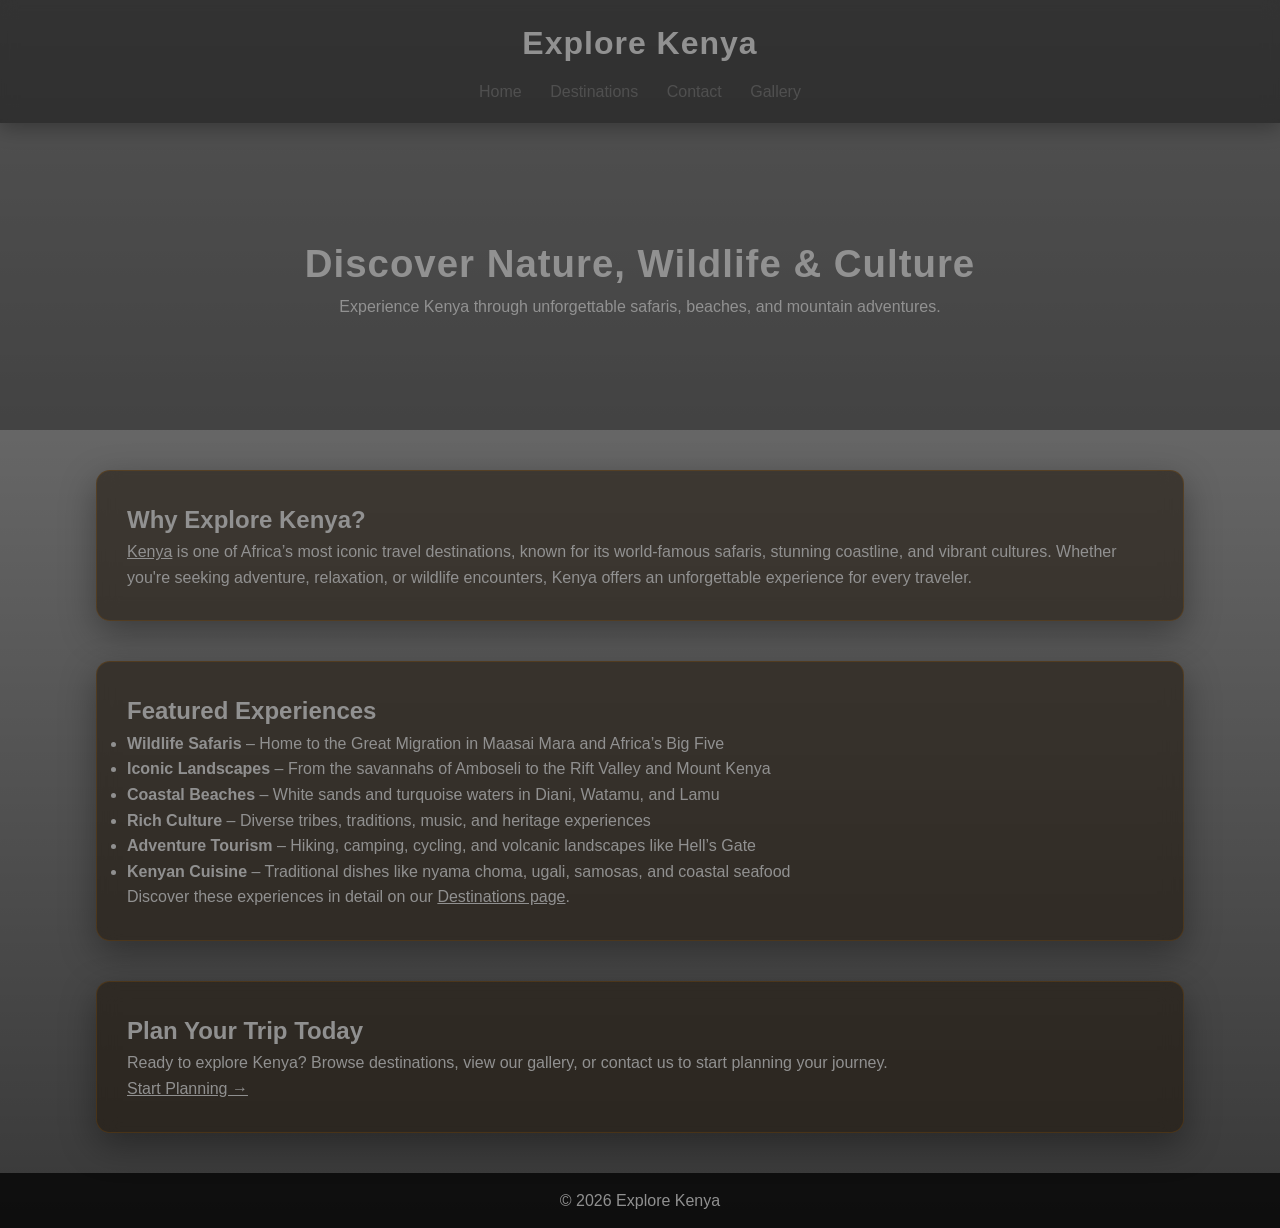
==== index.html @ 2d4a2af2 "initial commit" ====
<!DOCTYPE html>
<html>
<head>
    <title>Explore Kenya</title>
    <meta name="viewport" content="width=device-width, initial-scale=1.0">
    <link rel="stylesheet" href="travel_style.css">
</head>
<body>
<header>
    <h1>Explore Kenya</h1>
    <nav>
        <a href="index.html">Home</a>
        <a href="destinations.html">Destinations</a>
        <a href="contact.html">Contact</a>
        <a href="gallery.html">Gallery</a>
    </nav>
</header>

<section class="hero">
    <h2>Discover Nature, Wildlife & Culture</h2>
    <p>Experience Kenya through unforgettable safaris, beaches, and mountain adventures.</p>

</section>
<div class="container">
    <h2>Why Explore Kenya?</h2>
    <p>
        <a href="gallery.html">Kenya</a> is one of Africa’s most iconic travel destinations, known for its world-famous safaris,
        stunning coastline, and vibrant cultures. Whether you're seeking adventure, relaxation, or wildlife
        encounters, Kenya offers an unforgettable experience for every traveler.
    </p>
</div>

<div class="container">
    <h2>Featured Experiences</h2>

    <ul>
        <li><strong>Wildlife Safaris</strong> – Home to the Great Migration in Maasai Mara and Africa’s Big Five</li>
        <li><strong>Iconic Landscapes</strong> – From the savannahs of Amboseli to the Rift Valley and Mount Kenya</li>
        <li><strong>Coastal Beaches</strong> – White sands and turquoise waters in Diani, Watamu, and Lamu</li>
        <li><strong>Rich Culture</strong> – Diverse tribes, traditions, music, and heritage experiences</li>
        <li><strong>Adventure Tourism</strong> – Hiking, camping, cycling, and volcanic landscapes like Hell’s Gate</li>
        <li><strong>Kenyan Cuisine</strong> – Traditional dishes like nyama choma, ugali, samosas, and coastal seafood</li>
    </ul>

    <p>
        Discover these experiences in detail on our 
        <a href="destinations.html">Destinations page</a>.
    </p>
</div>

<div class="container">
    <h2>Plan Your Trip Today</h2>
    <p>
        Ready to explore Kenya? Browse destinations, view our gallery, or contact us to start planning your journey.
    </p>

    <p>
        <a href="contact.html">Start Planning →</a>
    </p>
</div>

<footer>
    <p>&copy; 2026 Explore Kenya</p>
</footer>

</body>
</html>
---- travel_style.css ----
* {
    margin: 0;
    padding: 0;
    box-sizing: border-box;
}

/* Responsive Design for Mobile Devices */
@media (max-width: 768px) {

    header {
        padding: 15px;
    }

    nav a {
        display: inline-block;
        margin: 6px;
        font-size: 14px;
    }

    .hero {
        padding: 70px 15px;
    }

    .container {
        width: 92%;
        padding: 20px;
    }

    table {
        font-size: 12px;
    }
}

/* =========================
   BODY / BACKGROUND
========================= */
body {
    font-family: 'Segoe UI', Arial, sans-serif;
    color: #939393fa;
    background:
        linear-gradient(rgba(0,0,0,0.5), rgba(0,0,0,0.78)),
        url('gallery/kenya_background.jpg') no-repeat center center fixed;
    background-size: cover;
    line-height: 1.6;
}

/* =========================
   HEADER (modern sticky glass feel)
========================= */
header {
    background: rgba(0, 0, 0, 0.6);
    padding: 18px;
    text-align: center;
    position: sticky;
    top: 0;
    z-index: 100;
    backdrop-filter: blur(8px);
    box-shadow: 0 4px 20px rgba(0,0,0,0.3);
}

header h1 {
    letter-spacing: 1px;
    font-weight: 600;
}

/* =========================
   NAVIGATION (clean + animated)
========================= */
nav {
    margin-top: 10px;
}

nav a {
    color: #FFFFFF26;
    margin: 0 12px;
    text-decoration: none;
    font-weight: 500;
    position: relative;
    transition: color 0.25s ease;
}

/* underline animation */
nav a::after {
    content: "";
    position: absolute;
    left: 0;
    bottom: -5px;
    width: 0%;
    height: 2px;
    background: #9f5e03;
    transition: width 0.3s ease;
}

nav a:hover {
    color: #9f5e03;
}

nav a:hover::after {
    width: 100%;
}
a{
    color: #939393fa;
}
a:hover {
    color: #9f5e03;
}

/* =========================
   HERO (slightly refined)
========================= */
.hero {
    text-align: center;
    padding: 110px 20px;
    background: rgba(0, 0, 0, 0.35);
}

.hero h2 {
    font-size: 2.4rem;
    letter-spacing: 1px;
}

/* =========================
   CONTAINER (modern card style)
========================= */
.container {
    background: rgba(30, 20, 10, 0.55); 
    color: #939393fa;
    padding: 30px;
    margin: 40px auto;
    width: 85%;
    border-radius: 14px;
    box-shadow: 0 12px 35px rgba(0,0,0,0.35);
    backdrop-filter: blur(10px);
    border: 1px solid rgba(159, 94, 3, 0.25);
    transition: transform 0.3s ease, box-shadow 0.3s ease;
}

.container:hover {
    transform: translateY(-3px);
    box-shadow: 0 16px 40px rgba(0,0,0,0.35);
}

/* =========================
   TABLE (clean booking style)
========================= */
table {
    width: 100%;
    border-collapse: collapse;
    border-radius: 10px;
    overflow: hidden;
}

th {
    background: #9f5e03;
    color: #939393fa;
    padding: 12px;
    font-weight: 600;
}

td {
    padding: 12px;
    border-bottom: 1px solid #939393fa;
    text-align: center;
    font-size: 14px;
}

/* row interaction */
table tr {
    transition: transform 0.2s ease, background 0.25s ease;
}

table tr:hover {
    background: rgba(159, 94, 3, 0.12);
    transform: scale(1.01);
}

/* =========================
   FORM (modern booking style)
========================= */
form {
    display: flex;
    flex-direction: column;
}

/* labels feel like real UI */
form label {
    margin-top: 12px;
    font-weight: 500;
    color: #333;
}

/* inputs unified (IMPORTANT FIX: remove duplicate rules) */
input, textarea, select {
    font-family: 'Segoe UI', Arial, sans-serif;
    margin: 8px 0 15px;
    padding: 14px;
    border-radius: 10px;
    background-color: rgba(255, 255, 255, 0.15);
    color: #939393fa;
    border: 1px solid #9f5e03;
    font-size: 14px;
    transition: all 0.25s ease;
    box-shadow: 0 2px 6px rgba(0,0,0,0.05);
}

/* focus = modern ring system (booking sites style) */
input:focus, textarea:focus, select:focus {
    outline: none;
    border-color: #9f5e03;
    box-shadow: 0 0 0 4px rgba(159, 94, 3, 0.18);
    transform: scale(1.01);
}

/* validation (soft, not aggressive) */
input:valid, textarea:valid, select:valid {
    color: #939393fa;
    border-color: #9f5e03;
}

input:invalid, textarea:invalid, select:invalid {
    border-color: #c9a27a;
}
input::placeholder,
textarea::placeholder {
    color: #939393fa;
}


/* =========================
   BUTTON (booking CTA style)
========================= */
button {
    padding: 14px;
    background: linear-gradient(45deg, #9f5e03, #6b3d02);
    color: #FFFFFF26;
    border: none;
    border-radius: 10px;
    cursor: pointer;
    font-size: 15px;
    transition: all 0.25s ease;
}

button:hover {
    transform: translateY(-2px);
    box-shadow: 0 10px 22px rgba(0,0,0,0.3);
}

button:active {
    transform: scale(0.98);
}

/* =========================
   GALLERY (slightly more modern feel)
========================= */
.gallery {
    display: grid;
    grid-template-columns: repeat(auto-fit, minmax(240px, 1fr));
    gap: 15px;
}

.gallery img {
    width: 100%;
    height: 200px;
    object-fit: cover;
    border-radius: 10px;
    transition: all 0.3s ease;
}

.gallery img:hover {
    transform: scale(1.04);
    filter: brightness(1.1);
}

/* =========================
   FOOTER
========================= */
footer {
    text-align: center;
    padding: 15px;
    background: rgba(0, 0, 0, 0.75);
    color: #939393fa;
    margin-top: 30px;
}

/* container */
.search-dropdown {
    position: relative;
    width: 100%;
    margin: 15px 0;
}

/* hidden toggle */
.toggle {
    display: none;
}

/* search box (Airbnb style input) */
.search-box {
    display: block;
    padding: 14px;
    background: rgba(30, 20, 10, 0.6);
    border: 1px solid #9f5e03;
    border-radius: 12px;
    color: #f5f5f5;
    cursor: pointer;
    transition: 0.3s ease;
}

.search-box:hover {
    background: rgba(159, 94, 3, 0.25);
}

/* dropdown panel */
.results {
    position: absolute;
    width: 100%;
    margin-top: 10px;
    background: rgba(30, 20, 10, 0.95);
    border: 1px solid #9f5e03;
    border-radius: 12px;
    display: none;
    flex-direction: column;
    overflow: hidden;
    z-index: 10;
}

/* open dropdown */
.toggle:checked + .search-box + .results {
    display: flex;
}

/* category headers */
.category {
    padding: 10px;
    font-size: 12px;
    color: #9f5e03;
    text-transform: uppercase;
    letter-spacing: 1px;
    background: rgba(0,0,0,0.2);
}

/* options */
.results label {
    padding: 10px;
    cursor: pointer;
    color: #f5f5f5;
    transition: background 0.2s ease;
}

/* hover like Airbnb */
.results label:hover {
    background: rgba(159, 94, 3, 0.25);
}

/* hide radios */
.results input {
    display: none;
}
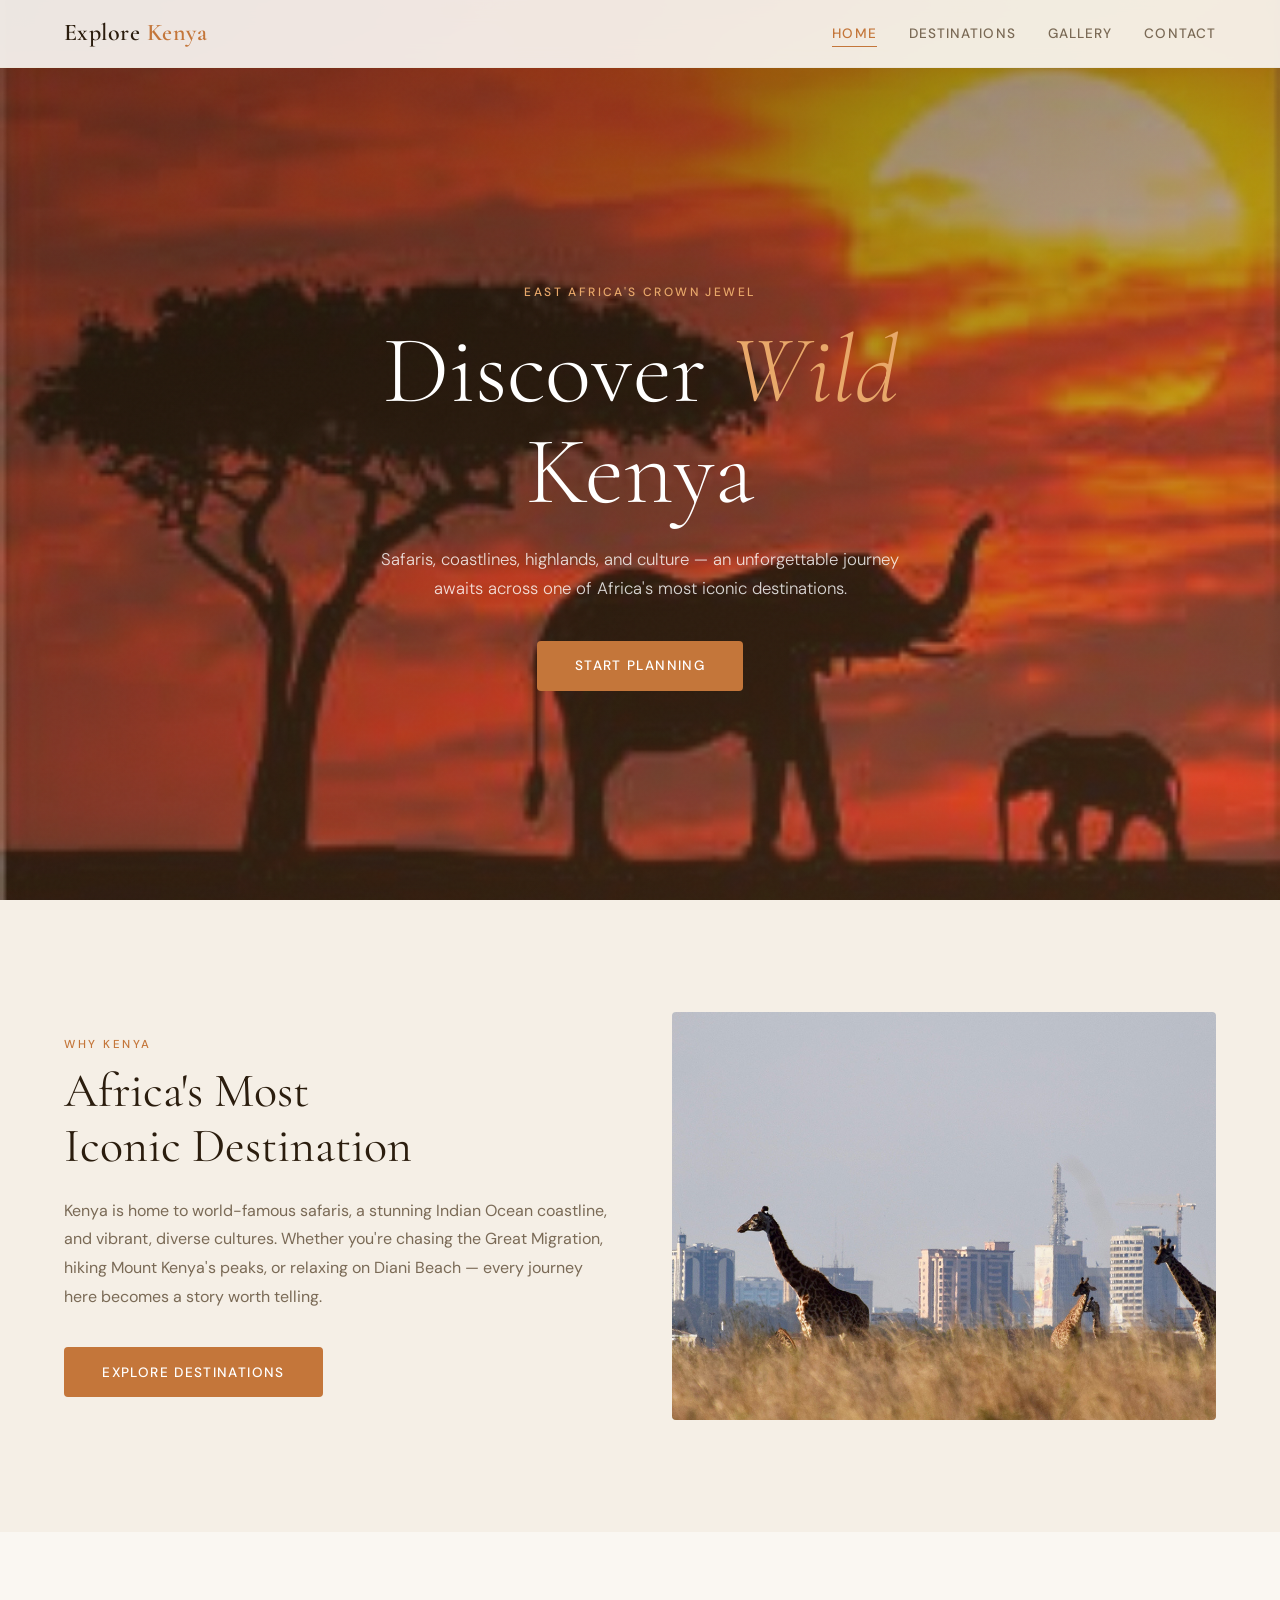
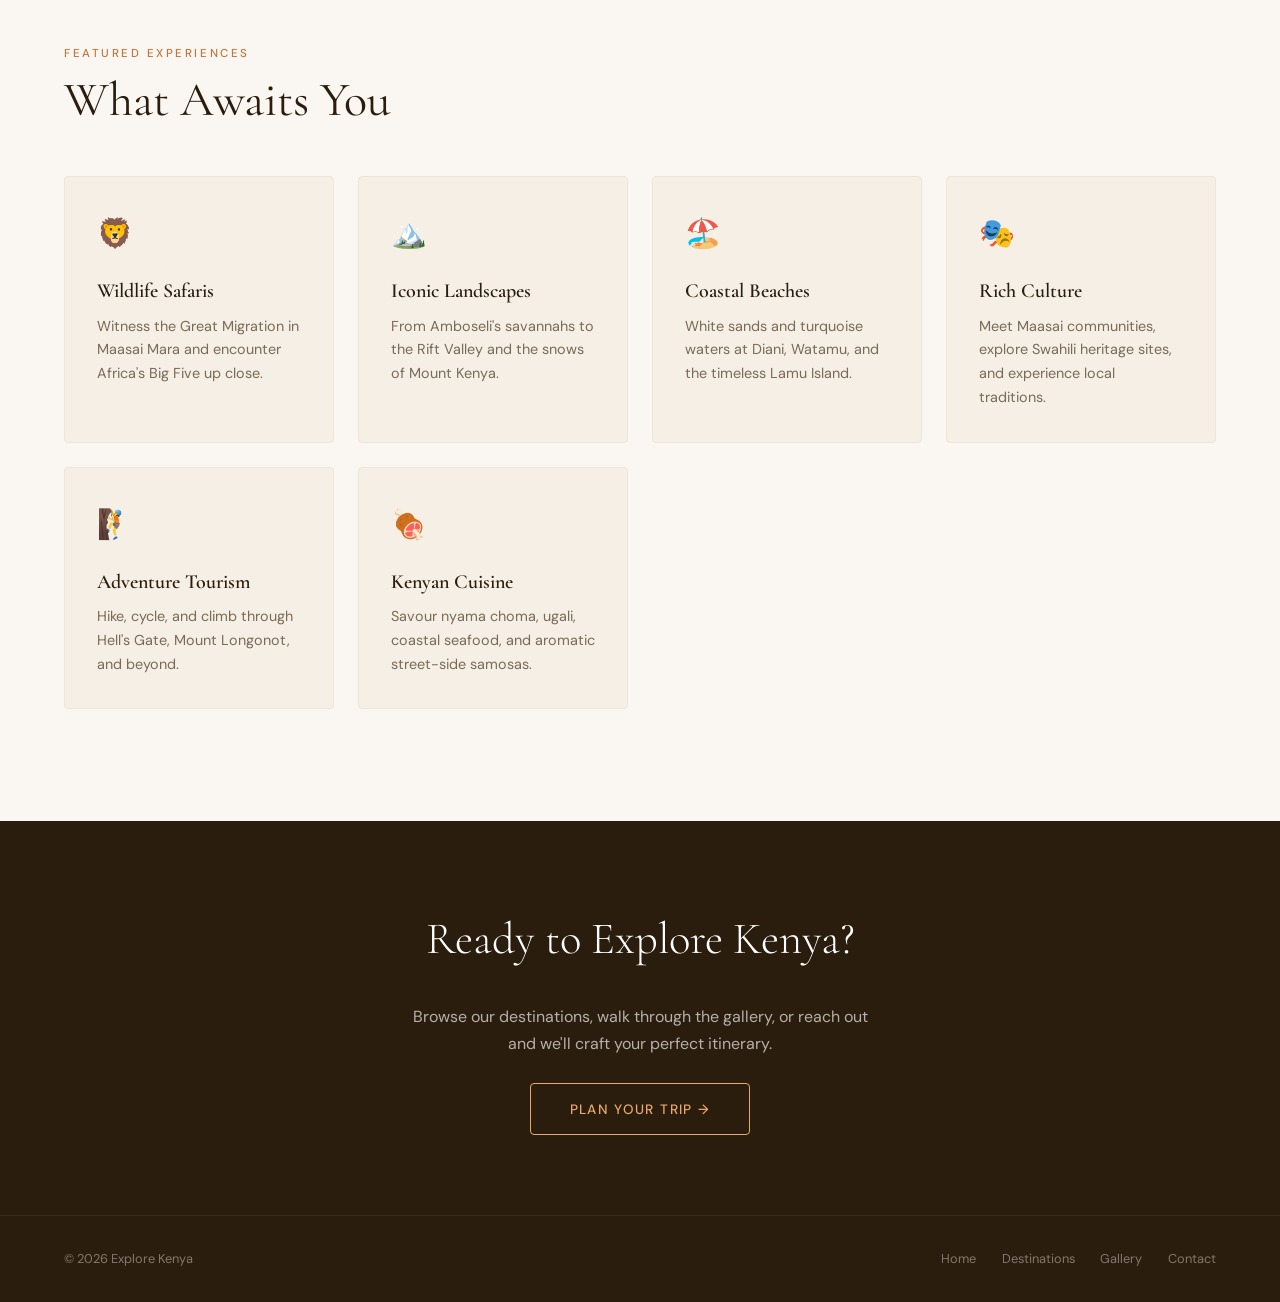
==== commit a8f29370: "Add experiment version" ====
--- a/index.html
+++ b/index.html
@@ -1,67 +1,121 @@
 <!DOCTYPE html>
-<html>
+<html lang="en">
 <head>
-    <title>Explore Kenya</title>
-    <meta name="viewport" content="width=device-width, initial-scale=1.0">
-    <link rel="stylesheet" href="travel_style.css">
+  <meta charset="UTF-8" />
+  <meta name="viewport" content="width=device-width, initial-scale=1.0" />
+  <title>Explore Kenya</title>
+  <link rel="stylesheet" href="style.css" />
 </head>
 <body>
-<header>
-    <h1>Explore Kenya</h1>
-    <nav>
-        <a href="index.html">Home</a>
-        <a href="destinations.html">Destinations</a>
-        <a href="contact.html">Contact</a>
-        <a href="gallery.html">Gallery</a>
-    </nav>
-</header>
 
-<section class="hero">
-    <h2>Discover Nature, Wildlife & Culture</h2>
-    <p>Experience Kenya through unforgettable safaris, beaches, and mountain adventures.</p>
+  <!-- ── NAVIGATION ─────────────────────────────────────────── -->
+  <nav>
+    <div class="nav-logo">Explore <span>Kenya</span></div>
+    <div class="nav-links">
+      <a href="index.html" class="active">Home</a>
+      <a href="destinations.html">Destinations</a>
+      <a href="gallery.html">Gallery</a>
+      <a href="contact.html">Contact</a>
+    </div>
+  </nav>
 
-</section>
-<div class="container">
-    <h2>Why Explore Kenya?</h2>
-    <p>
-        <a href="gallery.html">Kenya</a> is one of Africa’s most iconic travel destinations, known for its world-famous safaris,
-        stunning coastline, and vibrant cultures. Whether you're seeking adventure, relaxation, or wildlife
-        encounters, Kenya offers an unforgettable experience for every traveler.
-    </p>
-</div>
+  <!-- ── HERO ───────────────────────────────────────────────── -->
+  <header class="hero">
+    <div class="hero-inner">
+      <span class="hero-eyebrow">East Africa's Crown Jewel</span>
+      <h1>Discover <em>Wild</em><br>Kenya</h1>
+      <p class="hero-sub">
+        Safaris, coastlines, highlands, and culture — an unforgettable journey
+        awaits across one of Africa's most iconic destinations.
+      </p>
+      <a href="contact.html" class="btn">Start Planning</a>
+    </div>
+  </header>
 
-<div class="container">
-    <h2>Featured Experiences</h2>
+  <!-- ── WHY KENYA ──────────────────────────────────────────── -->
+  <section id="why">
+    <div class="why-grid">
+      <div>
+        <p class="section-label">Why Kenya</p>
+        <h2 class="section-title">Africa's Most<br>Iconic Destination</h2>
+        <p class="section-body">
+          Kenya is home to world-famous safaris, a stunning Indian Ocean coastline,
+          and vibrant, diverse cultures. Whether you're chasing the Great Migration,
+          hiking Mount Kenya's peaks, or relaxing on Diani Beach — every journey here
+          becomes a story worth telling.
+        </p>
+        <br />
+        <a href="destinations.html" class="btn" style="margin-top:.5rem">Explore Destinations</a>
+      </div>
+      <div class="why-img">
+        <img
+          src="https://divneyrop.github.io/travel-kenya-website/gallery/giraffes-nairobi.jpg"
+          alt="Giraffes at sunset near Nairobi"
+          loading="lazy"
+        />
+      </div>
+    </div>
+  </section>
 
-    <ul>
-        <li><strong>Wildlife Safaris</strong> – Home to the Great Migration in Maasai Mara and Africa’s Big Five</li>
-        <li><strong>Iconic Landscapes</strong> – From the savannahs of Amboseli to the Rift Valley and Mount Kenya</li>
-        <li><strong>Coastal Beaches</strong> – White sands and turquoise waters in Diani, Watamu, and Lamu</li>
-        <li><strong>Rich Culture</strong> – Diverse tribes, traditions, music, and heritage experiences</li>
-        <li><strong>Adventure Tourism</strong> – Hiking, camping, cycling, and volcanic landscapes like Hell’s Gate</li>
-        <li><strong>Kenyan Cuisine</strong> – Traditional dishes like nyama choma, ugali, samosas, and coastal seafood</li>
-    </ul>
+  <!-- ── FEATURES ───────────────────────────────────────────── -->
+  <section id="features">
+    <p class="section-label">Featured Experiences</p>
+    <h2 class="section-title">What Awaits You</h2>
 
-    <p>
-        Discover these experiences in detail on our 
-        <a href="destinations.html">Destinations page</a>.
-    </p>
-</div>
+    <!-- BUG FIX 4 applied — was a flat <ul>; now a proper responsive card grid -->
+    <div class="features-grid">
+      <div class="feature-card">
+        <div class="feature-icon">🦁</div>
+        <h3>Wildlife Safaris</h3>
+        <p>Witness the Great Migration in Maasai Mara and encounter Africa's Big Five up close.</p>
+      </div>
+      <div class="feature-card">
+        <div class="feature-icon">🏔️</div>
+        <h3>Iconic Landscapes</h3>
+        <p>From Amboseli's savannahs to the Rift Valley and the snows of Mount Kenya.</p>
+      </div>
+      <div class="feature-card">
+        <div class="feature-icon">🏖️</div>
+        <h3>Coastal Beaches</h3>
+        <p>White sands and turquoise waters at Diani, Watamu, and the timeless Lamu Island.</p>
+      </div>
+      <div class="feature-card">
+        <div class="feature-icon">🎭</div>
+        <h3>Rich Culture</h3>
+        <p>Meet Maasai communities, explore Swahili heritage sites, and experience local traditions.</p>
+      </div>
+      <div class="feature-card">
+        <div class="feature-icon">🧗</div>
+        <h3>Adventure Tourism</h3>
+        <p>Hike, cycle, and climb through Hell's Gate, Mount Longonot, and beyond.</p>
+      </div>
+      <div class="feature-card">
+        <div class="feature-icon">🍖</div>
+        <h3>Kenyan Cuisine</h3>
+        <p>Savour nyama choma, ugali, coastal seafood, and aromatic street-side samosas.</p>
+      </div>
+    </div>
+  </section>
 
-<div class="container">
-    <h2>Plan Your Trip Today</h2>
-    <p>
-        Ready to explore Kenya? Browse destinations, view our gallery, or contact us to start planning your journey.
-    </p>
+  <!-- ── CTA STRIP ──────────────────────────────────────────── -->
+  <div class="cta-strip">
+    <h2>Ready to Explore Kenya?</h2>
+    <p>Browse our destinations, walk through the gallery, or reach out and we'll craft your perfect itinerary.</p>
+    <a href="contact.html" class="btn-outline">Plan Your Trip →</a>
+  </div>
 
-    <p>
-        <a href="contact.html">Start Planning →</a>
-    </p>
-</div>
-
-<footer>
-    <p>&copy; 2026 Explore Kenya</p>
-</footer>
+  <!-- ── FOOTER ─────────────────────────────────────────────── -->
+  <!-- BUG FIX 6 — footer was a single centered <p> with no links,
+       making navigation from the bottom of a page impossible. -->
+  <footer>
+    <p>© 2026 Explore Kenya</p>
+    <div class="footer-links">
+      <a href="index.html">Home</a>
+      <a href="destinations.html">Destinations</a>
+      <a href="gallery.html">Gallery</a>
+      <a href="contact.html">Contact</a>
+    </div>
+  </footer>
 
 </body>
-</html>+</html>
--- a/style.css
+++ b/style.css
@@ -0,0 +1,598 @@
+/* ================================================================
+   style.css — Explore Kenya
+   Shared stylesheet for index, destinations, gallery, contact
+   ================================================================ */
+
+@import url('https://fonts.googleapis.com/css2?family=Cormorant+Garamond:ital,wght@0,300;0,400;0,600;1,300;1,400&family=DM+Sans:wght@300;400;500&display=swap');
+
+/* ── DESIGN TOKENS ─────────────────────────────────────────────── */
+:root {
+  --clay:    #c4763a;
+  --clay-lt: #e8a86a;
+  --earth:   #2b1d0e;
+  --savanna: #f5efe6;
+  --mist:    #ede5d8;
+  --ivory:   #faf7f2;
+  --text:    #1a1209;
+  --muted:   #7a6a56;
+  --radius:  4px;
+  --nav-h:   68px;
+}
+
+/* ── RESET ─────────────────────────────────────────────────────── */
+*, *::before, *::after { box-sizing: border-box; margin: 0; padding: 0; }
+html  { scroll-behavior: smooth; }
+body  {
+  font-family: 'DM Sans', sans-serif;
+  font-size: 16px;
+  line-height: 1.7;
+  color: var(--text);
+  background: var(--ivory);
+}
+img { display: block; max-width: 100%; }
+a   { color: inherit; text-decoration: none; }
+
+/* ── NAVIGATION ────────────────────────────────────────────────── */
+nav {
+  position: fixed; top: 0; left: 0; right: 0;
+  height: var(--nav-h);
+  display: flex; align-items: center; justify-content: space-between;
+  padding: 0 5vw;
+  background: rgba(250,247,242,0.92);
+  backdrop-filter: blur(12px);
+  border-bottom: 1px solid var(--mist);
+  z-index: 100;
+}
+
+/* Gallery page uses a dark nav — override via .nav-dark modifier */
+nav.nav-dark {
+  background: rgba(43,29,14,0.88);
+  border-bottom-color: rgba(255,255,255,0.08);
+}
+
+.nav-logo {
+  font-family: 'Cormorant Garamond', serif;
+  font-size: 1.5rem;
+  font-weight: 600;
+  letter-spacing: .02em;
+  color: var(--earth);
+}
+nav.nav-dark .nav-logo { color: #fff; }
+
+.nav-logo span { color: var(--clay); }
+nav.nav-dark .nav-logo span { color: var(--clay-lt); }
+
+.nav-links { display: flex; gap: 2rem; }
+.nav-links a {
+  font-size: .85rem;
+  font-weight: 500;
+  letter-spacing: .08em;
+  text-transform: uppercase;
+  color: var(--muted);
+  position: relative;
+  transition: color .2s;
+}
+nav.nav-dark .nav-links a { color: rgba(255,255,255,0.5); }
+
+.nav-links a::after {
+  content: '';
+  position: absolute; bottom: -2px; left: 0;
+  width: 0; height: 1px;
+  background: var(--clay);
+  transition: width .3s;
+}
+nav.nav-dark .nav-links a::after { background: var(--clay-lt); }
+
+.nav-links a:hover { color: var(--earth); }
+nav.nav-dark .nav-links a:hover { color: #fff; }
+.nav-links a:hover::after { width: 100%; }
+
+.nav-links a.active { color: var(--clay); }
+nav.nav-dark .nav-links a.active { color: var(--clay-lt); }
+.nav-links a.active::after { width: 100%; }
+
+/* ── TYPOGRAPHY UTILITIES ──────────────────────────────────────── */
+.section-label {
+  font-size: .72rem;
+  font-weight: 500;
+  letter-spacing: .22em;
+  text-transform: uppercase;
+  color: var(--clay);
+  margin-bottom: .6rem;
+}
+.section-label.light { color: var(--clay-lt); }
+
+.section-title {
+  font-family: 'Cormorant Garamond', serif;
+  font-size: clamp(2rem, 4vw, 3rem);
+  font-weight: 400;
+  line-height: 1.15;
+  color: var(--earth);
+  margin-bottom: 1.4rem;
+}
+
+.section-body {
+  max-width: 660px;
+  color: var(--muted);
+  font-size: 1rem;
+  line-height: 1.8;
+}
+
+/* ── BUTTONS ───────────────────────────────────────────────────── */
+.btn {
+  display: inline-block;
+  padding: .85rem 2.4rem;
+  background: var(--clay);
+  color: #fff;
+  font-size: .85rem;
+  font-weight: 500;
+  letter-spacing: .1em;
+  text-transform: uppercase;
+  border: none;
+  border-radius: var(--radius);
+  cursor: pointer;
+  transition: background .2s, transform .15s;
+}
+.btn:hover { background: #a85e28; transform: translateY(-2px); }
+
+.btn-outline {
+  display: inline-block;
+  padding: .85rem 2.4rem;
+  border: 1px solid var(--clay-lt);
+  color: var(--clay-lt);
+  font-size: .85rem;
+  font-weight: 500;
+  letter-spacing: .1em;
+  text-transform: uppercase;
+  border-radius: var(--radius);
+  transition: background .2s, color .2s, border-color .2s;
+}
+.btn-outline:hover { background: var(--clay); color: #fff; border-color: var(--clay); }
+
+/* ── PAGE HEADER (destinations & contact) ──────────────────────── */
+.page-header {
+  padding: calc(var(--nav-h) + 5rem) 5vw 4rem;
+  background: var(--savanna);
+  border-bottom: 1px solid var(--mist);
+}
+.page-header h1 {
+  font-family: 'Cormorant Garamond', serif;
+  font-size: clamp(2.2rem, 5vw, 3.6rem);
+  font-weight: 300;
+  color: var(--earth);
+  line-height: 1.1;
+}
+.page-header p {
+  color: var(--muted);
+  max-width: 520px;
+  margin-top: 1rem;
+}
+
+/* Dark variant used by gallery page */
+.page-header.dark {
+  background: none;
+  padding-bottom: 3rem;
+  border-bottom: none;
+}
+.page-header.dark h1 { color: #fff; }
+.page-header.dark p  { color: rgba(255,255,255,0.5); }
+
+/* ── FOOTER ────────────────────────────────────────────────────── */
+footer {
+  background: var(--earth);
+  border-top: 1px solid rgba(255,255,255,0.06);
+  padding: 2rem 5vw;
+  display: flex;
+  justify-content: space-between;
+  align-items: center;
+  flex-wrap: wrap;
+  gap: 1rem;
+}
+footer p { font-size: .8rem; color: rgba(255,255,255,0.4); }
+
+.footer-links { display: flex; gap: 1.6rem; }
+.footer-links a {
+  font-size: .8rem;
+  color: rgba(255,255,255,0.4);
+  transition: color .2s;
+}
+.footer-links a:hover { color: var(--clay-lt); }
+
+/* Gallery footer sits on a dark background, slightly dimmer */
+footer.footer-dark { background: rgba(0,0,0,0.4); }
+
+/* ── ANIMATION ─────────────────────────────────────────────────── */
+@keyframes fadeUp {
+  from { opacity: 0; transform: translateY(28px); }
+  to   { opacity: 1; transform: translateY(0); }
+}
+
+/* ================================================================
+   INDEX PAGE
+   ================================================================ */
+
+/* HERO */
+.hero {
+  min-height: 100vh;
+  padding-top: var(--nav-h);
+  display: grid;
+  place-items: center;
+  text-align: center;
+  background:
+    linear-gradient(160deg, rgba(43,29,14,.62) 0%, rgba(196,118,58,.28) 100%),
+    url('https://divneyrop.github.io/travel-kenya-website/gallery/sunset_elephants.jpg')
+    center/cover no-repeat;
+  position: relative;
+  overflow: hidden;
+}
+
+.hero::before {
+  content: '';
+  position: absolute; inset: 0;
+  background-image: url("data:image/svg+xml,%3Csvg viewBox='0 0 256 256' xmlns='http://www.w3.org/2000/svg'%3E%3Cfilter id='n'%3E%3CfeTurbulence type='fractalNoise' baseFrequency='.9' numOctaves='4' stitchTiles='stitch'/%3E%3C/filter%3E%3Crect width='100%25' height='100%25' filter='url(%23n)' opacity='.06'/%3E%3C/svg%3E");
+  opacity: .35;
+  pointer-events: none;
+}
+
+.hero-inner {
+  position: relative;
+  max-width: 780px;
+  padding: 0 2rem;
+  animation: fadeUp .9s ease both;
+}
+
+.hero-eyebrow {
+  display: inline-block;
+  font-size: .75rem;
+  font-weight: 500;
+  letter-spacing: .2em;
+  text-transform: uppercase;
+  color: var(--clay-lt);
+  margin-bottom: 1.2rem;
+}
+
+.hero h1 {
+  font-family: 'Cormorant Garamond', serif;
+  font-size: clamp(3rem, 8vw, 6rem);
+  font-weight: 300;
+  line-height: 1.05;
+  color: #fff;
+  margin-bottom: 1.4rem;
+}
+.hero h1 em { font-style: italic; color: var(--clay-lt); }
+
+.hero-sub {
+  font-size: 1.05rem;
+  font-weight: 300;
+  color: rgba(255,255,255,.82);
+  max-width: 520px;
+  margin: 0 auto 2.4rem;
+}
+
+/* WHY KENYA SECTION */
+#why { background: var(--savanna); padding: 7rem 5vw; }
+
+.why-grid {
+  display: grid;
+  grid-template-columns: 1fr 1fr;
+  gap: 5vw;
+  align-items: center;
+}
+.why-img {
+  border-radius: var(--radius);
+  overflow: hidden;
+  aspect-ratio: 4/3;
+}
+.why-img img {
+  width: 100%; height: 100%;
+  object-fit: cover;
+  transition: transform .5s;
+}
+.why-img:hover img { transform: scale(1.04); }
+
+/* FEATURES SECTION */
+#features { background: var(--ivory); padding: 7rem 5vw; }
+
+.features-grid {
+  display: grid;
+  grid-template-columns: repeat(auto-fill, minmax(260px, 1fr));
+  gap: 1.5rem;
+  margin-top: 3rem;
+}
+.feature-card {
+  background: var(--savanna);
+  border: 1px solid var(--mist);
+  border-radius: var(--radius);
+  padding: 2rem;
+  transition: box-shadow .25s, transform .25s;
+}
+.feature-card:hover {
+  box-shadow: 0 8px 32px rgba(43,29,14,.10);
+  transform: translateY(-4px);
+}
+.feature-icon { font-size: 1.8rem; margin-bottom: 1rem; }
+.feature-card h3 {
+  font-family: 'Cormorant Garamond', serif;
+  font-size: 1.25rem;
+  font-weight: 600;
+  color: var(--earth);
+  margin-bottom: .4rem;
+}
+.feature-card p { font-size: .9rem; color: var(--muted); line-height: 1.65; }
+
+/* CTA STRIP */
+.cta-strip {
+  background: var(--earth);
+  padding: 5rem 5vw;
+  display: flex;
+  flex-direction: column;
+  align-items: center;
+  text-align: center;
+  gap: 1.6rem;
+}
+.cta-strip h2 {
+  font-family: 'Cormorant Garamond', serif;
+  font-size: clamp(1.8rem, 4vw, 2.8rem);
+  font-weight: 300;
+  color: #fff;
+}
+.cta-strip p { color: rgba(255,255,255,.65); max-width: 480px; }
+
+/* ================================================================
+   DESTINATIONS PAGE
+   ================================================================ */
+
+main { padding: 4rem 5vw 7rem; }
+
+.destinations-grid {
+  display: grid;
+  grid-template-columns: repeat(auto-fill, minmax(300px, 1fr));
+  gap: 1.6rem;
+}
+
+.dest-card {
+  background: #fff;
+  border: 1px solid var(--mist);
+  border-radius: var(--radius);
+  overflow: hidden;
+  display: flex; flex-direction: column;
+  transition: box-shadow .25s, transform .25s;
+}
+.dest-card:hover {
+  box-shadow: 0 10px 40px rgba(43,29,14,.12);
+  transform: translateY(-4px);
+}
+
+.dest-card-head {
+  background: var(--earth);
+  padding: 1.4rem 1.6rem;
+}
+.dest-card-head h2 {
+  font-family: 'Cormorant Garamond', serif;
+  font-size: 1.5rem; font-weight: 400; color: #fff;
+}
+.dest-card-head .region {
+  font-size: .72rem; letter-spacing: .15em; text-transform: uppercase;
+  color: var(--clay-lt); margin-top: .2rem;
+}
+
+.dest-card-body {
+  padding: 1.4rem 1.6rem;
+  flex: 1;
+  display: flex; flex-direction: column; gap: .8rem;
+}
+.dest-card-body .attraction {
+  display: flex; align-items: flex-start; gap: .6rem;
+  font-size: .9rem; font-weight: 500; color: var(--clay);
+}
+.dest-card-body .attraction::before {
+  content: '★'; font-size: .7rem; margin-top: .22em; flex-shrink: 0;
+}
+.dest-card-body p { font-size: .88rem; color: var(--muted); line-height: 1.65; }
+
+.dest-card-footer {
+  padding: .9rem 1.6rem;
+  border-top: 1px solid var(--mist);
+  display: flex; align-items: center; gap: .5rem;
+  font-size: .78rem; color: var(--muted);
+}
+.dest-card-footer .badge {
+  background: var(--savanna);
+  border: 1px solid var(--mist);
+  border-radius: 2px;
+  padding: .2rem .6rem;
+  font-size: .73rem; font-weight: 500; color: var(--clay);
+}
+
+/* ================================================================
+   GALLERY PAGE
+   ================================================================ */
+
+body.gallery-page { background: var(--earth); }
+
+.gallery-grid {
+  padding: 0 5vw 6rem;
+  columns: 4 240px;
+  column-gap: 1rem;
+}
+
+.gallery-item {
+  break-inside: avoid;
+  margin-bottom: 1rem;
+  border-radius: var(--radius);
+  overflow: hidden;
+  position: relative;
+  cursor: pointer;
+}
+.gallery-item img {
+  width: 100%;
+  display: block;
+  transition: transform .45s ease;
+}
+.gallery-item:hover img { transform: scale(1.05); }
+
+.gallery-item .overlay {
+  position: absolute; inset: 0;
+  background: linear-gradient(to top, rgba(43,29,14,.75) 0%, transparent 55%);
+  opacity: 0;
+  transition: opacity .3s;
+  display: flex; align-items: flex-end;
+  padding: .9rem 1rem;
+}
+.gallery-item:hover .overlay { opacity: 1; }
+.overlay span {
+  font-size: .78rem; font-weight: 500; letter-spacing: .06em;
+  color: rgba(255,255,255,.9); text-transform: capitalize;
+}
+
+/* LIGHTBOX */
+.lightbox {
+  display: none;
+  position: fixed; inset: 0; z-index: 200;
+  background: rgba(0,0,0,.92);
+  align-items: center; justify-content: center;
+}
+.lightbox.open { display: flex; }
+.lightbox img {
+  max-width: 90vw; max-height: 88vh;
+  border-radius: var(--radius);
+  object-fit: contain;
+}
+.lightbox-close {
+  position: absolute; top: 1.5rem; right: 2rem;
+  font-size: 2rem; color: rgba(255,255,255,.7);
+  cursor: pointer; background: none; border: none; line-height: 1;
+  transition: color .2s;
+}
+.lightbox-close:hover { color: #fff; }
+.lightbox-caption {
+  position: absolute; bottom: 1.8rem;
+  font-size: .82rem; color: rgba(255,255,255,.55); letter-spacing: .05em;
+}
+
+/* ================================================================
+   CONTACT PAGE
+   ================================================================ */
+
+.contact-wrapper {
+  min-height: 100vh;
+  display: grid;
+  grid-template-columns: 1fr 1fr;
+  padding-top: var(--nav-h);
+}
+
+.contact-aside {
+  background:
+    linear-gradient(160deg, rgba(43,29,14,.7) 0%, rgba(196,118,58,.35) 100%),
+    url('https://divneyrop.github.io/travel-kenya-website/gallery/masai-mara-kenya.gif')
+    center/cover no-repeat;
+  padding: 5rem 4rem;
+  display: flex; flex-direction: column; justify-content: flex-end;
+  gap: 1rem;
+}
+.contact-aside .eyebrow {
+  font-size: .72rem; font-weight: 500; letter-spacing: .22em;
+  text-transform: uppercase; color: var(--clay-lt);
+}
+.contact-aside h1 {
+  font-family: 'Cormorant Garamond', serif;
+  font-size: clamp(2rem, 3.5vw, 3rem);
+  font-weight: 300; color: #fff; line-height: 1.1;
+}
+.contact-aside p { color: rgba(255,255,255,.6); max-width: 380px; font-size: .95rem; }
+
+.contact-form-panel {
+  padding: 5rem 4rem;
+  background: var(--ivory);
+  overflow-y: auto;
+}
+
+.form-group {
+  display: flex; flex-direction: column; gap: .4rem;
+  margin-bottom: 1.4rem;
+}
+.form-group label {
+  font-size: .78rem; font-weight: 500; letter-spacing: .1em;
+  text-transform: uppercase; color: var(--muted);
+}
+.form-group input,
+.form-group select,
+.form-group textarea {
+  width: 100%;
+  padding: .8rem 1rem;
+  border: 1px solid var(--mist);
+  border-radius: var(--radius);
+  background: #fff;
+  font-family: 'DM Sans', sans-serif;
+  font-size: .95rem;
+  color: var(--text);
+  outline: none;
+  transition: border-color .2s, box-shadow .2s;
+}
+.form-group input:focus,
+.form-group select:focus,
+.form-group textarea:focus {
+  border-color: var(--clay);
+  box-shadow: 0 0 0 3px rgba(196,118,58,.12);
+}
+.form-group textarea { resize: vertical; min-height: 110px; }
+
+.submit-btn {
+  display: inline-block;
+  padding: .9rem 2.6rem;
+  background: var(--clay);
+  color: #fff;
+  font-family: 'DM Sans', sans-serif;
+  font-size: .85rem; font-weight: 500; letter-spacing: .1em;
+  text-transform: uppercase;
+  border: none; border-radius: var(--radius);
+  cursor: pointer;
+  transition: background .2s, transform .15s;
+}
+.submit-btn:hover { background: #a85e28; transform: translateY(-2px); }
+.submit-btn:disabled { background: var(--muted); cursor: not-allowed; transform: none; }
+
+.success-msg {
+  display: none;
+  background: #edf7ed;
+  border: 1px solid #9ecf9e;
+  color: #2e6b2e;
+  border-radius: var(--radius);
+  padding: 1rem 1.2rem;
+  font-size: .9rem;
+  margin-bottom: 1.4rem;
+}
+.success-msg.show { display: block; }
+
+.form-row {
+  display: grid;
+  grid-template-columns: 1fr 1fr;
+  gap: 1rem;
+}
+
+/* ================================================================
+   RESPONSIVE BREAKPOINTS
+   ================================================================ */
+
+@media (max-width: 900px) {
+  /* Contact split collapses to single column */
+  .contact-wrapper { grid-template-columns: 1fr; }
+  .contact-aside { min-height: 38vh; justify-content: flex-end; padding: 3rem 5vw; }
+  .contact-form-panel { padding: 3rem 5vw; }
+  .form-row { grid-template-columns: 1fr; }
+}
+
+@media (max-width: 720px) {
+  .nav-links { gap: 1.1rem; }
+  .nav-links a { font-size: .76rem; }
+  .why-grid { grid-template-columns: 1fr; }
+  .gallery-grid { columns: 2 160px; }
+  footer { flex-direction: column; text-align: center; }
+}
+
+@media (max-width: 480px) {
+  .nav-logo { font-size: 1.15rem; }
+  /* Hide all nav links except active on very small screens */
+  .nav-links a { display: none; }
+  .nav-links a.active { display: inline; }
+}
